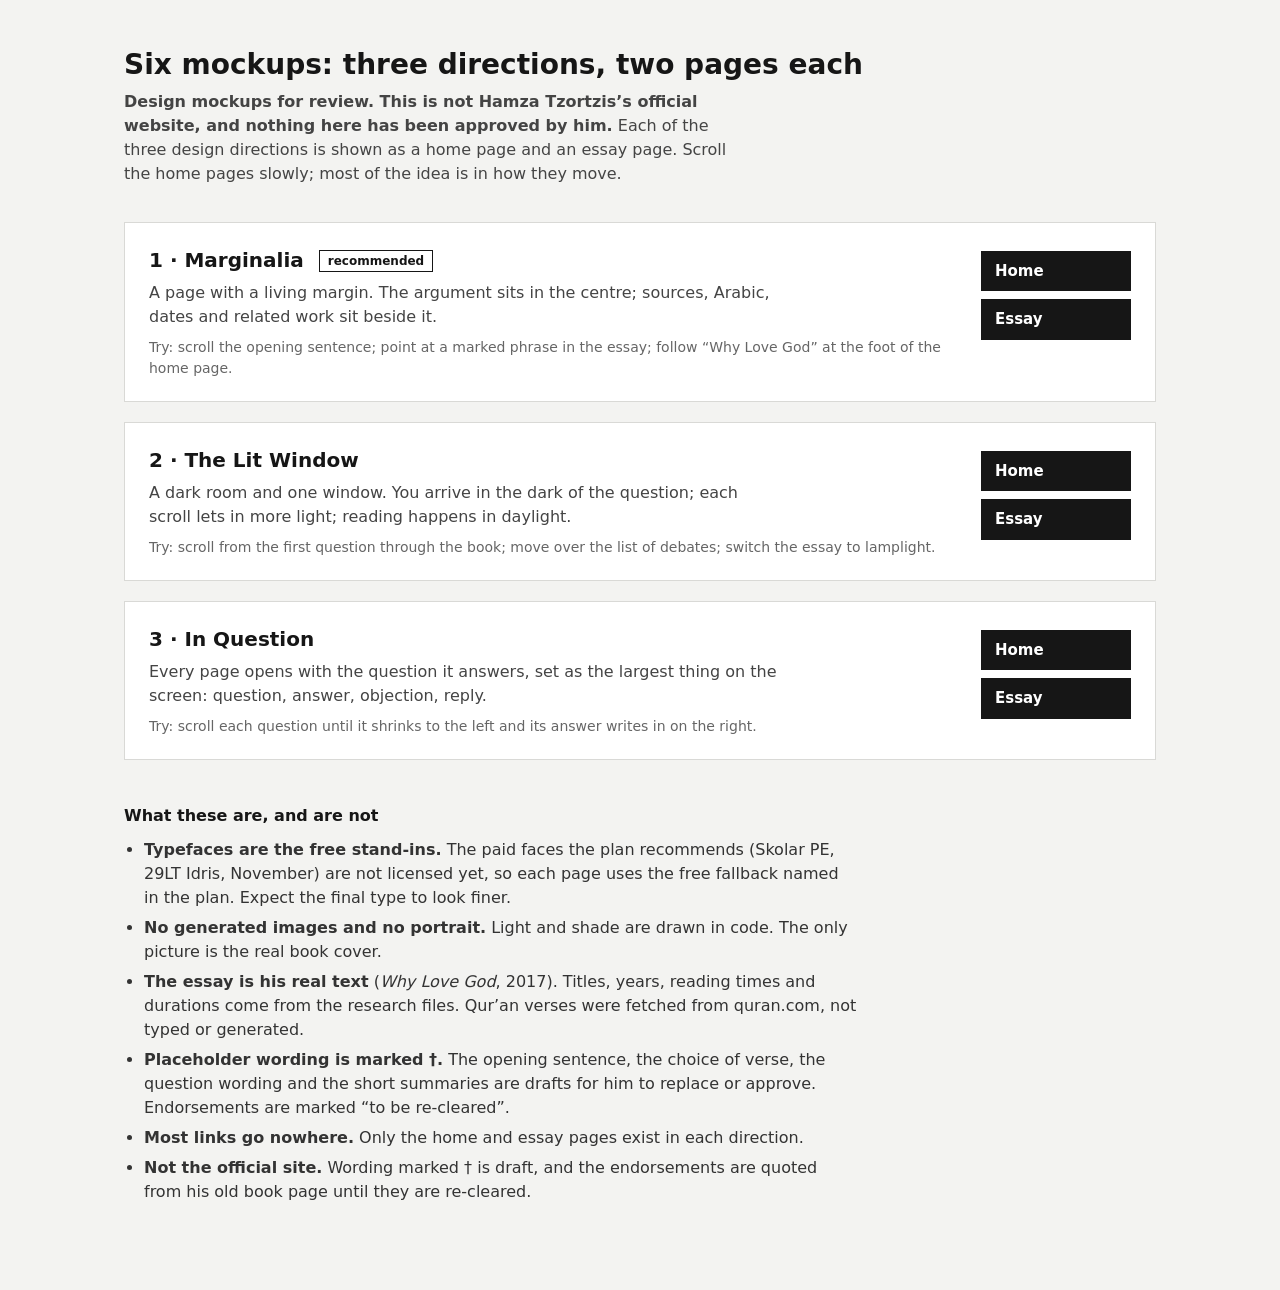
==== index.html @ ce8ec655 "Import Hamza Tzortzis mockups from jamilasad/hamzatzortzis-mockups Initial import of the full mockup" ====
<!doctype html>
<html lang="en">
<head>
<meta charset="utf-8">
<meta name="viewport" content="width=device-width, initial-scale=1">
<meta name="robots" content="noindex, nofollow">
<link rel="icon" href="data:,">
<title>Six mockups · hamzatzortzis.com design plan v2</title>
<style>
  :root{color-scheme:light}
  *{box-sizing:border-box}
  body{margin:0; background:#f3f3f1; color:#161616; font:16px/1.5 ui-sans-serif,system-ui,-apple-system,"Segoe UI",sans-serif}
  main{max-width:1080px; margin:0 auto; padding:48px 24px 80px}
  h1{font-size:28px; line-height:1.2; margin:0 0 8px; font-weight:650}
  h2{font-size:20px; margin:0; font-weight:650}
  p{margin:0}
  .lede{max-width:60ch; color:#444}
  .grid{display:grid; gap:20px; margin-top:36px}
  .dir{background:#fff; border:1px solid #d9d9d6; padding:22px 24px; display:grid; grid-template-columns:minmax(0,1fr) auto; gap:8px 28px; align-items:start}
  .dir p{color:#444; max-width:62ch; margin-top:6px}
  .dir small{display:block; margin-top:8px; color:#666; font-size:14px}
  .tag{display:inline-block; font-size:12px; font-weight:600; border:1px solid #161616; padding:1px 8px; margin-left:8px; vertical-align:2px}
  .links{display:grid; gap:8px; min-width:150px}
  .links a{display:block; padding:9px 14px; background:#161616; color:#fff; text-decoration:none; font-weight:600; font-size:15px}
  .links a:hover{background:#3a3a3a}
  .links a:focus-visible{outline:2px solid #1e3a8a; outline-offset:2px}
  h3{font-size:16px; margin:44px 0 10px}
  ul{margin:0; padding-left:20px; color:#333; max-width:72ch}
  li{margin:6px 0}
  @media (max-width:640px){.dir{grid-template-columns:1fr} .links{grid-template-columns:1fr 1fr}}
</style>
</head>
<body>
<main>
  <h1>Six mockups: three directions, two pages each</h1>
  <p class="lede"><strong>Design mockups for review. This is not Hamza Tzortzis’s official website, and nothing here has been approved by him.</strong> Each of the three design directions is shown as a home page and an essay page. Scroll the home pages slowly; most of the idea is in how they move.</p>

  <div class="grid">
    <section class="dir">
      <div>
        <h2>1 · Marginalia <span class="tag">recommended</span></h2>
        <p>A page with a living margin. The argument sits in the centre; sources, Arabic, dates and related work sit beside it.</p>
        <small>Try: scroll the opening sentence; point at a marked phrase in the essay; follow “Why Love God” at the foot of the home page.</small>
      </div>
      <p class="links"><a href="marginalia/index.html">Home</a><a href="marginalia/essay.html">Essay</a></p>
    </section>

    <section class="dir">
      <div>
        <h2>2 · The Lit Window</h2>
        <p>A dark room and one window. You arrive in the dark of the question; each scroll lets in more light; reading happens in daylight.</p>
        <small>Try: scroll from the first question through the book; move over the list of debates; switch the essay to lamplight.</small>
      </div>
      <p class="links"><a href="lit-window/index.html">Home</a><a href="lit-window/essay.html">Essay</a></p>
    </section>

    <section class="dir">
      <div>
        <h2>3 · In Question</h2>
        <p>Every page opens with the question it answers, set as the largest thing on the screen: question, answer, objection, reply.</p>
        <small>Try: scroll each question until it shrinks to the left and its answer writes in on the right.</small>
      </div>
      <p class="links"><a href="in-question/index.html">Home</a><a href="in-question/essay.html">Essay</a></p>
    </section>
  </div>

  <h3>What these are, and are not</h3>
  <ul>
    <li><strong>Typefaces are the free stand-ins.</strong> The paid faces the plan recommends (Skolar PE, 29LT Idris, November) are not licensed yet, so each page uses the free fallback named in the plan. Expect the final type to look finer.</li>
    <li><strong>No generated images and no portrait.</strong> Light and shade are drawn in code. The only picture is the real book cover.</li>
    <li><strong>The essay is his real text</strong> (<em>Why Love God</em>, 2017). Titles, years, reading times and durations come from the research files. Qur’an verses were fetched from quran.com, not typed or generated.</li>
    <li><strong>Placeholder wording is marked †.</strong> The opening sentence, the choice of verse, the question wording and the short summaries are drafts for him to replace or approve. Endorsements are marked “to be re-cleared”.</li>
    <li><strong>Most links go nowhere.</strong> Only the home and essay pages exist in each direction.</li>
    <li><strong>Not the official site.</strong> Wording marked † is draft, and the endorsements are quoted from his old book page until they are re-cleared.</li>
  </ul>
</main>
</body>
</html>
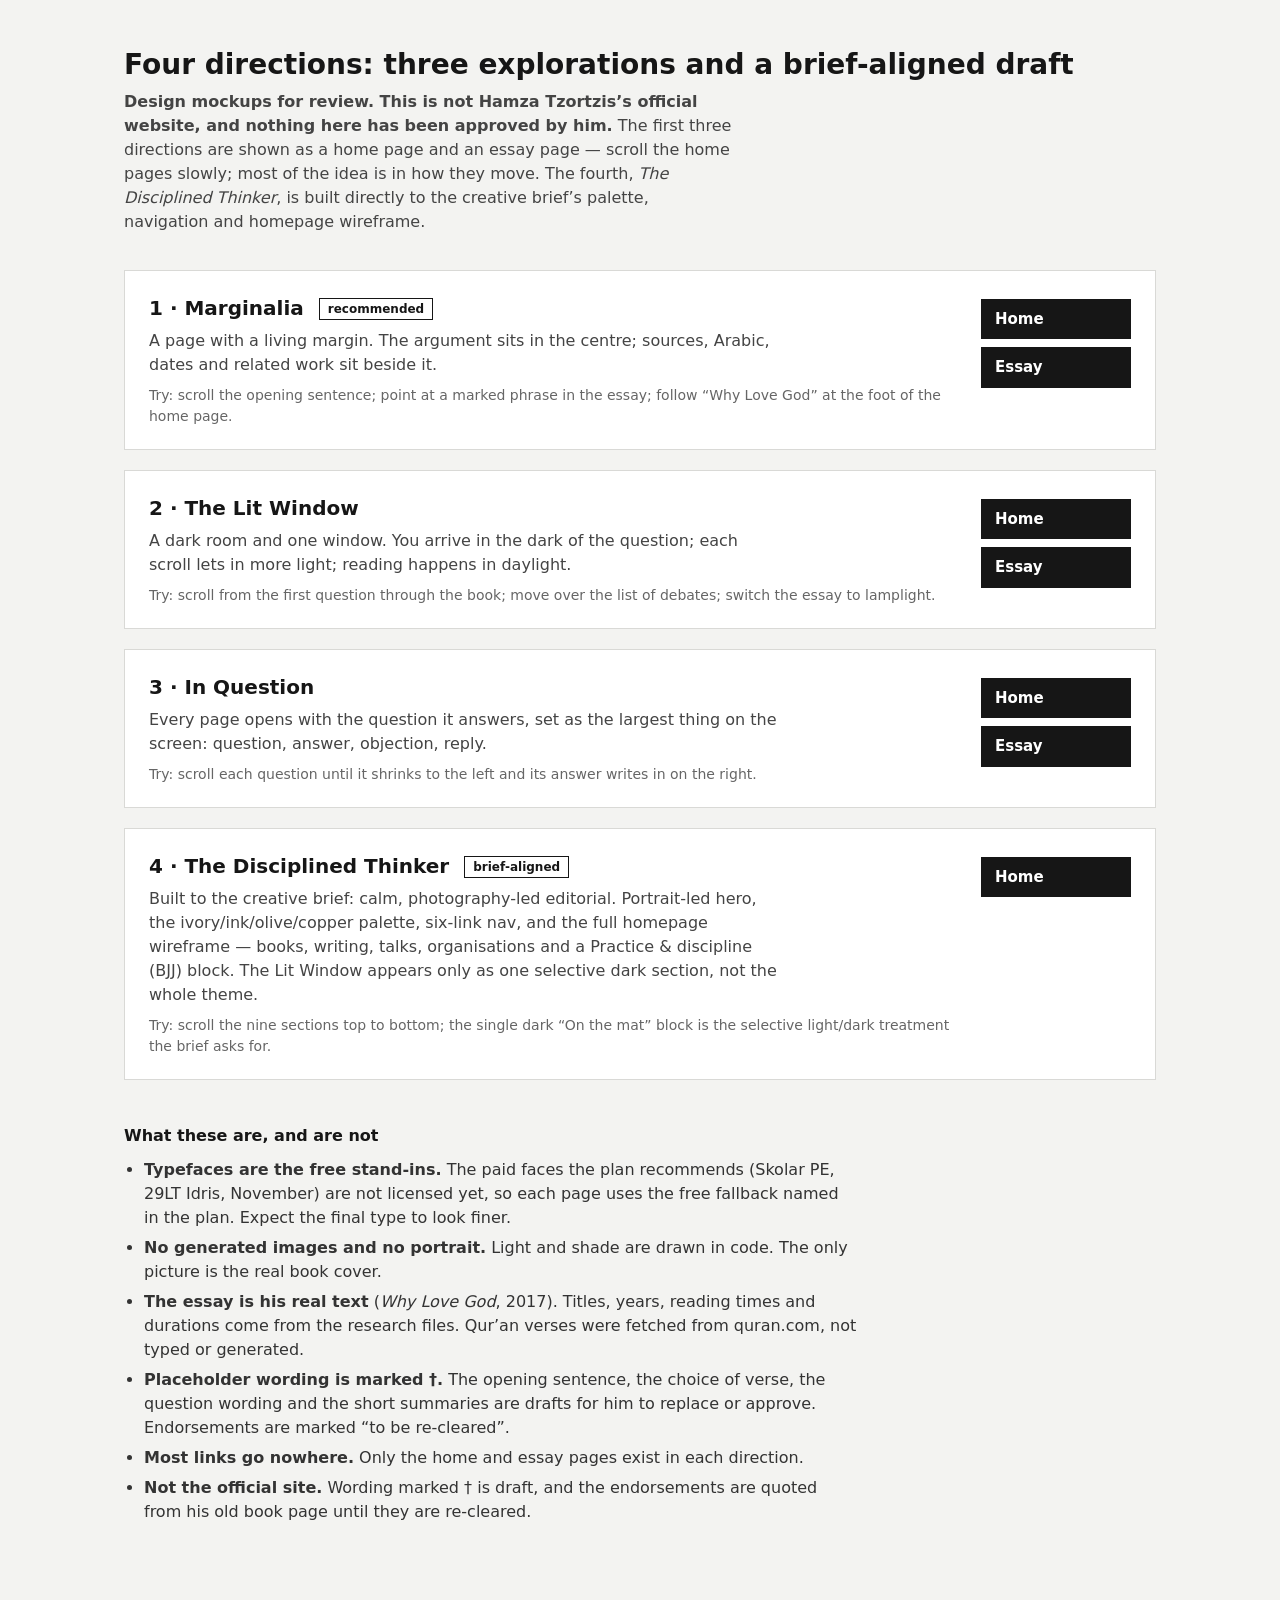
==== commit 7cee14da: "Add brief-aligned homepage mockup: The Disciplined Thinker New fourth design direction built to the " ====
--- a/index.html
+++ b/index.html
@@ -32,8 +32,8 @@
 </head>
 <body>
 <main>
-  <h1>Six mockups: three directions, two pages each</h1>
-  <p class="lede"><strong>Design mockups for review. This is not Hamza Tzortzis’s official website, and nothing here has been approved by him.</strong> Each of the three design directions is shown as a home page and an essay page. Scroll the home pages slowly; most of the idea is in how they move.</p>
+  <h1>Four directions: three explorations and a brief-aligned draft</h1>
+  <p class="lede"><strong>Design mockups for review. This is not Hamza Tzortzis’s official website, and nothing here has been approved by him.</strong> The first three directions are shown as a home page and an essay page — scroll the home pages slowly; most of the idea is in how they move. The fourth, <em>The Disciplined Thinker</em>, is built directly to the creative brief’s palette, navigation and homepage wireframe.</p>
 
   <div class="grid">
     <section class="dir">
@@ -62,6 +62,15 @@
       </div>
       <p class="links"><a href="in-question/index.html">Home</a><a href="in-question/essay.html">Essay</a></p>
     </section>
+
+    <section class="dir">
+      <div>
+        <h2>4 · The Disciplined Thinker <span class="tag">brief-aligned</span></h2>
+        <p>Built to the creative brief: calm, photography-led editorial. Portrait-led hero, the ivory/ink/olive/copper palette, six-link nav, and the full homepage wireframe — books, writing, talks, organisations and a Practice &amp; discipline (BJJ) block. The Lit Window appears only as one selective dark section, not the whole theme.</p>
+        <small>Try: scroll the nine sections top to bottom; the single dark “On the mat” block is the selective light/dark treatment the brief asks for.</small>
+      </div>
+      <p class="links"><a href="disciplined-thinker/index.html">Home</a></p>
+    </section>
   </div>
 
   <h3>What these are, and are not</h3>
